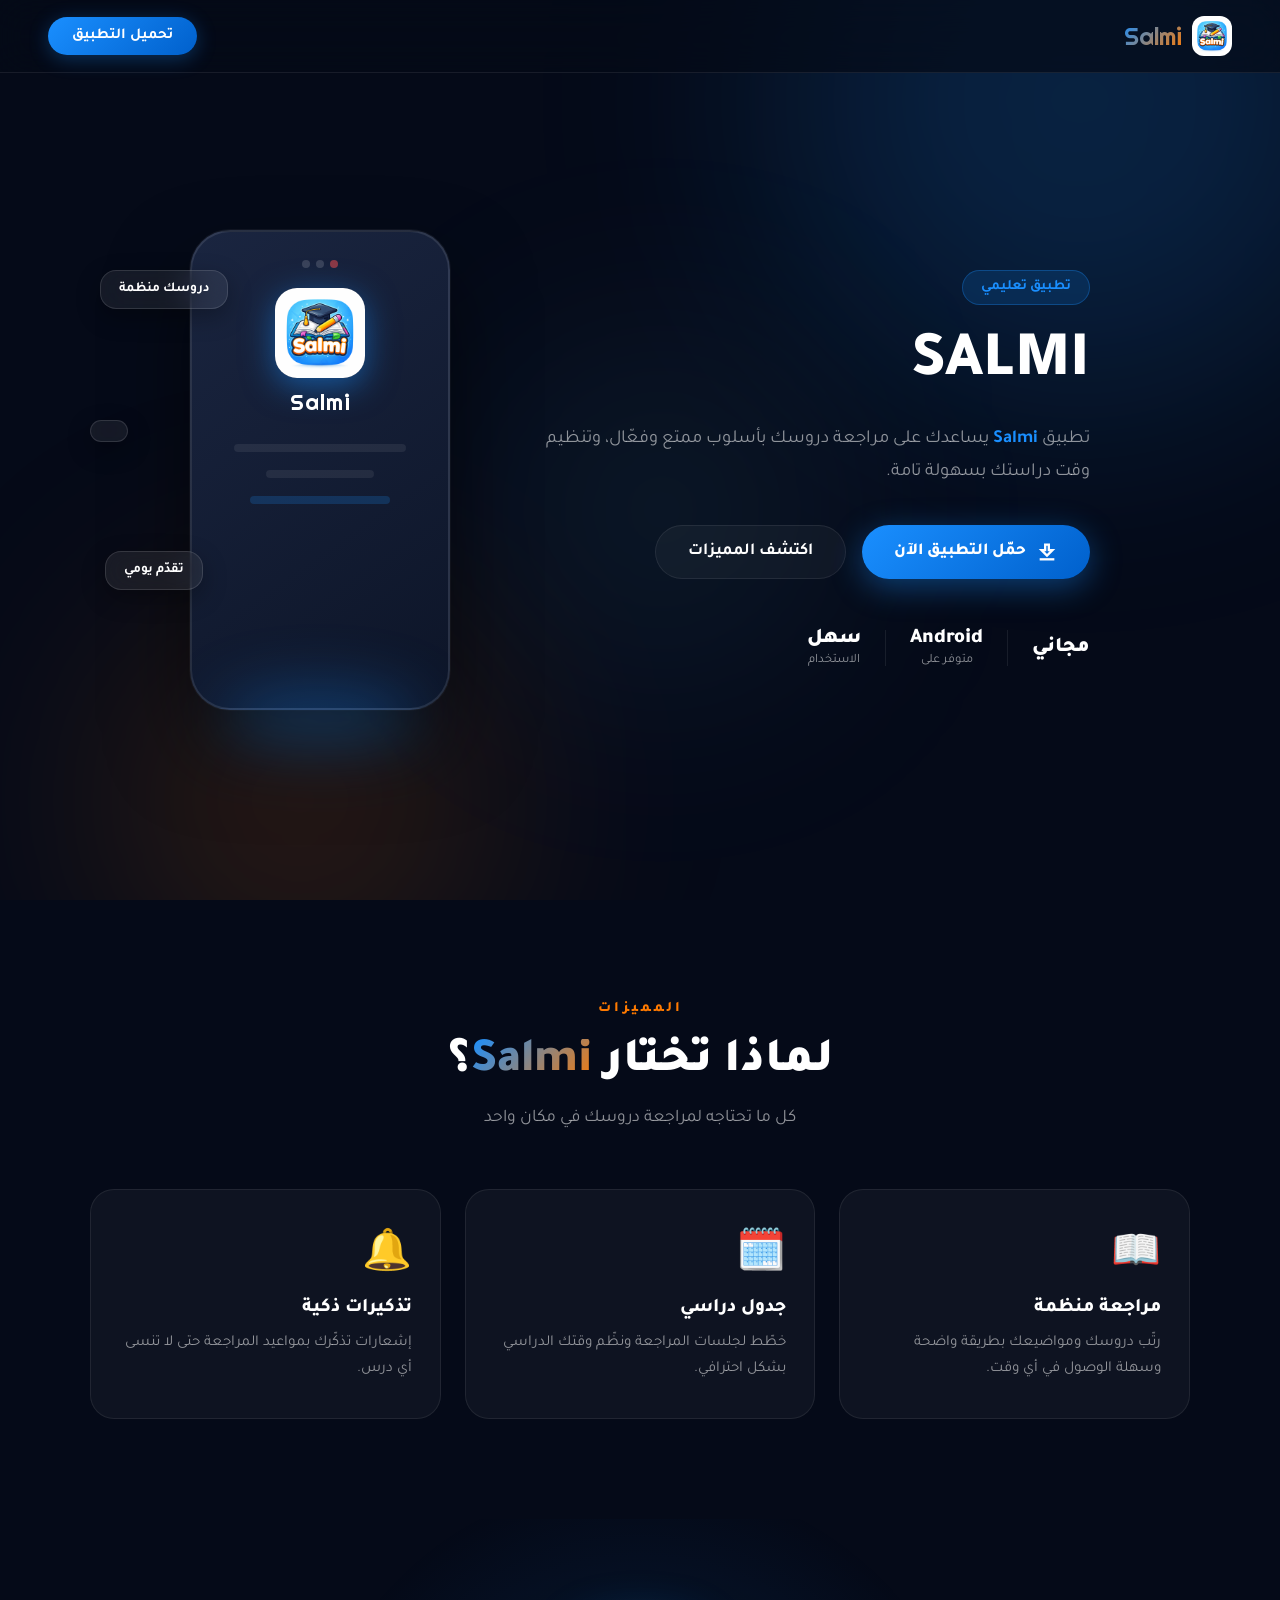
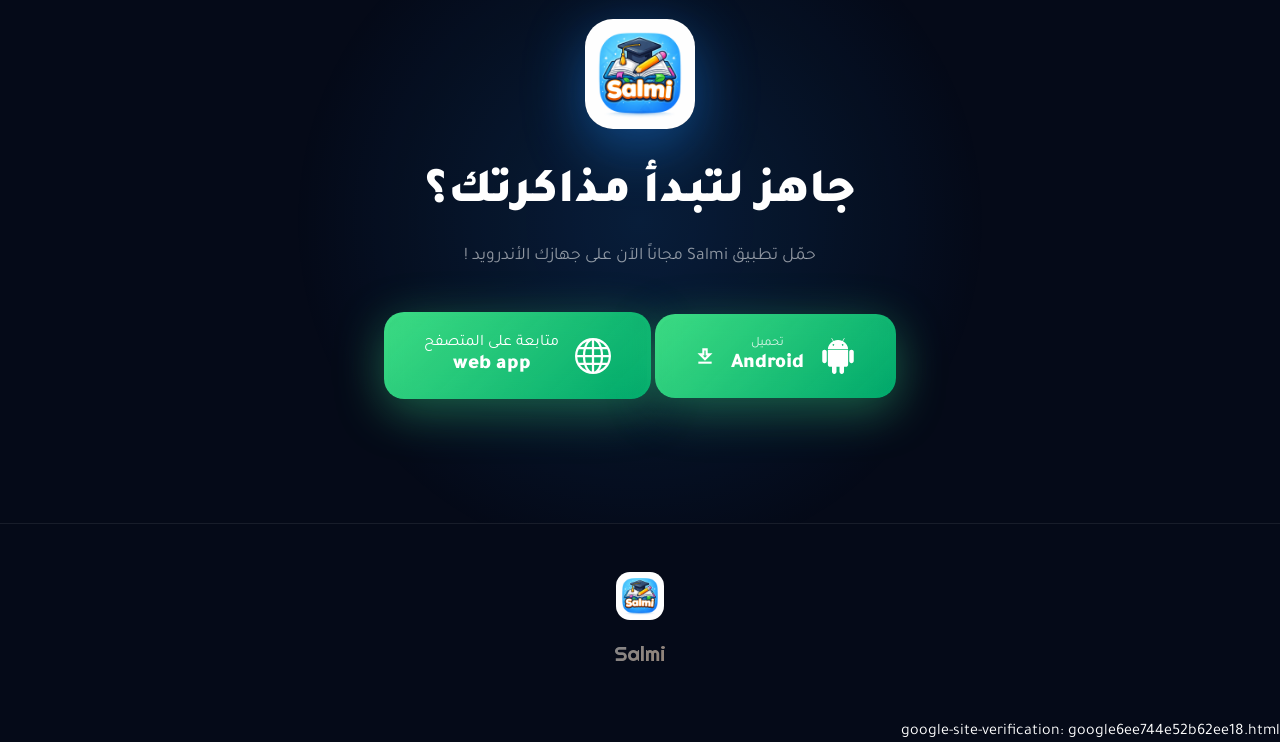
==== index.html @ 350f37f3 "Add files via upload" ====
<!DOCTYPE html>
<html lang="ar" dir="rtl">
<head>
  <meta charset="UTF-8" />
  <meta name="viewport" content="width=device-width, initial-scale=1.0" />
  <title>Salmi - تطبيق مراجعة الدروس</title>
  <link href="https://fonts.googleapis.com/css2?family=Tajawal:wght@400;500;700;800;900&family=Righteous&display=swap" rel="stylesheet" />
  <link rel="stylesheet" href="style.css" />
</head>
<body>

  <!-- Particles Background -->
  <div class="particles" id="particles"></div>

  <!-- Navbar -->
  <nav class="navbar">
    <div class="nav-logo">
      <img src="icon.png" alt="Salmi Logo" class="nav-icon" />
      <span class="nav-title">Salmi</span>
    </div>
    <a href="#download" class="nav-btn">تحميل التطبيق</a>
  </nav>

  <!-- Hero Section -->
  <section class="hero">
    <div class="hero-glow glow-1"></div>
    <div class="hero-glow glow-2"></div>
    <div class="hero-glow glow-3"></div>

    <div class="hero-content">
      <div class="badge">تطبيق تعليمي </div>
      <h1 class="hero-title">SALMI<br/>
        <span class="gradient-text"> </span>
      </h1>
      <p class="hero-desc">
        تطبيق <strong>Salmi</strong> يساعدك على مراجعة دروسك بأسلوب ممتع وفعّال،
        وتنظيم وقت دراستك بسهولة تامة.
      </p>
      <div class="hero-btns">
        <a href="salmi.apk" class="btn-primary">
          <svg width="22" height="22" viewBox="0 0 24 24" fill="none" stroke="currentColor" stroke-width="2.5"><path d="M12 16l-6-6h4V4h4v6h4l-6 6z"/><path d="M4 20h16"/></svg>
          حمّل التطبيق الآن
        </a>
        <a href="#features" class="btn-secondary">اكتشف المميزات</a>
      </div>
      <div class="hero-stats">
        <div class="stat">
          <span class="stat-num">مجاني</span>
          <span class="stat-label"></span>
        </div>
        <div class="stat-divider"></div>
        <div class="stat">
          <span class="stat-num">Android</span>
          <span class="stat-label">متوفر على</span>
        </div>
        <div class="stat-divider"></div>
        <div class="stat">
          <span class="stat-num">سهل</span>
          <span class="stat-label">الاستخدام</span>
        </div>
      </div>
    </div>

    <div class="hero-visual">
      <div class="phone-mockup">
        <div class="phone-screen">
          <div class="screen-header">
            <div class="screen-dot"></div>
            <div class="screen-dot"></div>
            <div class="screen-dot"></div>
          </div>
          <img src="icon.png" alt="Salmi App" class="screen-icon" />
          <p class="screen-name">Salmi</p>
          <p class="screen-sub"> </p>
          <div class="screen-bar"></div>
          <div class="screen-bar short"></div>
          <div class="screen-bar medium"></div>
        </div>
        <div class="phone-glow"></div>
      </div>
      <div class="floating-card card-1"> دروسك منظمة</div>
      <div class="floating-card card-2">  </div>
      <div class="floating-card card-3"> تقدّم يومي</div>
    </div>
  </section>

  <!-- Features Section -->
  <section class="features" id="features">
    <div class="section-label">المميزات</div>
    <h2 class="section-title">لماذا تختار <span class="gradient-text">Salmi</span>؟</h2>
    <p class="section-desc">كل ما تحتاجه لمراجعة دروسك في مكان واحد</p>

    <div class="features-grid">
      <div class="feature-card">
        <div class="feature-icon">📖</div>
        <h3>مراجعة منظمة</h3>
        <p>رتّب دروسك ومواضيعك بطريقة واضحة وسهلة الوصول في أي وقت.</p>
      </div>
     
      
      <div class="feature-card">
        <div class="feature-icon">🗓️</div>
        <h3>جدول دراسي</h3>
        <p>خطّط لجلسات المراجعة ونظّم وقتك الدراسي بشكل احترافي.</p>
      </div>
      
      <div class="feature-card">
        <div class="feature-icon">🔔</div>
        <h3>تذكيرات ذكية</h3>
        <p>إشعارات تذكّرك بمواعيد المراجعة حتى لا تنسى أي درس.</p>
      </div>
      
    </div>
  </section>

  <!-- Download Section -->
  <section class="download" id="download">
    <div class="download-glow"></div>
    <div class="download-content">
      <img src="icon.png" alt="Salmi" class="download-icon" />
      <h2>جاهز لتبدأ مذاكرتك؟</h2>
      <p>حمّل تطبيق Salmi مجاناً الآن على جهازك الأندرويد    !</p>

      <a href="salmi.apk" class="download-btn" id="downloadBtn">
        <div class="download-btn-inner">
          
       <svg xmlns="http://www.w3.org/2000/svg" width="16" height="16" fill="currentColor" class="android-icon" viewBox="0 0 16 16">
         <path d="m10.213 1.471.691-1.26q.069-.124-.048-.192-.128-.057-.195.058l-.7 1.27A4.8 4.8 0 0 0 8.005.941q-1.032 0-1.956.404l-.7-1.27Q5.281-.037 5.154.02q-.117.069-.049.193l.691 1.259a4.25 4.25 0 0 0-1.673 1.476A3.7 3.7 0 0 0 3.5 5.02h9q0-1.125-.623-2.072a4.27 4.27 0 0 0-1.664-1.476ZM6.22 3.303a.37.37 0 0 1-.267.11.35.35 0 0 1-.263-.11.37.37 0 0 1-.107-.264.37.37 0 0 1 .107-.265.35.35 0 0 1 .263-.11q.155 0 .267.11a.36.36 0 0 1 .112.265.36.36 0 0 1-.112.264m4.101 0a.35.35 0 0 1-.262.11.37.37 0 0 1-.268-.11.36.36 0 0 1-.112-.264q0-.154.112-.265a.37.37 0 0 1 .268-.11q.155 0 .262.11a.37.37 0 0 1 .107.265q0 .153-.107.264M3.5 11.77q0 .441.311.75.311.306.76.307h.758l.01 2.182q0 .414.292.703a.96.96 0 0 0 .7.288.97.97 0 0 0 .71-.288.95.95 0 0 0 .292-.703v-2.182h1.343v2.182q0 .414.292.703a.97.97 0 0 0 .71.288.97.97 0 0 0 .71-.288.95.95 0 0 0 .292-.703v-2.182h.76q.436 0 .749-.308.31-.307.311-.75V5.365h-9zm10.495-6.587a.98.98 0 0 0-.702.278.9.9 0 0 0-.293.685v4.063q0 .406.293.69a.97.97 0 0 0 .702.284q.42 0 .712-.284a.92.92 0 0 0 .293-.69V6.146a.9.9 0 0 0-.293-.685 1 1 0 0 0-.712-.278m-12.702.283a1 1 0 0 1 .712-.283q.41 0 .702.283a.9.9 0 0 1 .293.68v4.063a.93.93 0 0 1-.288.69.97.97 0 0 1-.707.284 1 1 0 0 1-.712-.284.92.92 0 0 1-.293-.69V6.146q0-.396.293-.68"/>
        </svg>          
          <div>
            <span class="btn-small">تحميل </span>
            <span class="btn-large">Android </span>
          </div>
          <svg width="20" height="20" viewBox="0 0 24 24" fill="none" stroke="currentColor" stroke-width="2.5"><path d="M12 16l-6-6h4V4h4v6h4l-6 6z"/><path d="M4 20h16"/></svg>
        </div>
      </a>
       <a href="inde.html" class="download-btn" id="downloadBtn">
        <div class="download-btn-inner">
          
              <svg xmlns="http://www.w3.org/2000/svg" width="16" height="16" fill="currentColor" class="android-icon" viewBox="0 0 16 16">
  <path d="M0 8a8 8 0 1 1 16 0A8 8 0 0 1 0 8m7.5-6.923c-.67.204-1.335.82-1.887 1.855A8 8 0 0 0 5.145 4H7.5zM4.09 4a9.3 9.3 0 0 1 .64-1.539 7 7 0 0 1 .597-.933A7.03 7.03 0 0 0 2.255 4zm-.582 3.5c.03-.877.138-1.718.312-2.5H1.674a7 7 0 0 0-.656 2.5zM4.847 5a12.5 12.5 0 0 0-.338 2.5H7.5V5zM8.5 5v2.5h2.99a12.5 12.5 0 0 0-.337-2.5zM4.51 8.5a12.5 12.5 0 0 0 .337 2.5H7.5V8.5zm3.99 0V11h2.653c.187-.765.306-1.608.338-2.5zM5.145 12q.208.58.468 1.068c.552 1.035 1.218 1.65 1.887 1.855V12zm.182 2.472a7 7 0 0 1-.597-.933A9.3 9.3 0 0 1 4.09 12H2.255a7 7 0 0 0 3.072 2.472M3.82 11a13.7 13.7 0 0 1-.312-2.5h-2.49c.062.89.291 1.733.656 2.5zm6.853 3.472A7 7 0 0 0 13.745 12H11.91a9.3 9.3 0 0 1-.64 1.539 7 7 0 0 1-.597.933M8.5 12v2.923c.67-.204 1.335-.82 1.887-1.855q.26-.487.468-1.068zm3.68-1h2.146c.365-.767.594-1.61.656-2.5h-2.49a13.7 13.7 0 0 1-.312 2.5m2.802-3.5a7 7 0 0 0-.656-2.5H12.18c.174.782.282 1.623.312 2.5zM11.27 2.461c.247.464.462.98.64 1.539h1.835a7 7 0 0 0-3.072-2.472c.218.284.418.598.597.933M10.855 4a8 8 0 0 0-.468-1.068C9.835 1.897 9.17 1.282 8.5 1.077V4z"/>
</svg>
          
          <div>
            <span class="btn-smal">متابعة على المتصفح </span>
            <span class="btn-large">web app </span>
          </div>
          
        </div>
      </a>

      
    </div>
  </section>

  <!-- Footer -->
  <footer class="footer">
    <img src="icon.png" alt="Salmi" class="footer-icon" />
    <p class="footer-name">Salmi</p>
    
  </footer>

  <script src="script.js"></script>
</body>
</html>
google-site-verification: google6ee744e52b62ee18.html
---- style.css ----
/* ===== RESET & BASE ===== */
*, *::before, *::after { margin: 0; padding: 0; box-sizing: border-box; }

:root {
  --blue: #1a8fff;
  --blue-dark: #0060cc;
  --orange: #ff7a00;
  --orange-light: #ffaa44;
  --bg: #050a18;
  --bg2: #080f22;
  --card: rgba(255,255,255,0.04);
  --card-border: rgba(255,255,255,0.08);
  --text: #ffffff;
  --text-muted: rgba(255,255,255,0.55);
}

html { scroll-behavior: smooth; }

body {
  font-family: 'Tajawal', sans-serif;
  background: var(--bg);
  color: var(--text);
  overflow-x: hidden;
  direction: rtl;
}

/* ===== PARTICLES ===== */
.particles {
  position: fixed;
  inset: 0;
  pointer-events: none;
  z-index: 0;
  overflow: hidden;
}
.particle {
  position: absolute;
  border-radius: 50%;
  opacity: 0.15;
  animation: float-up linear infinite;
}
@keyframes float-up {
  0%   { transform: translateY(100vh) scale(0); opacity: 0; }
  10%  { opacity: 0.15; }
  90%  { opacity: 0.1; }
  100% { transform: translateY(-20vh) scale(1); opacity: 0; }
}

/* ===== NAVBAR ===== */
.navbar {
  position: fixed;
  top: 0; left: 0; right: 0;
  z-index: 100;
  display: flex;
  align-items: center;
  justify-content: space-between;
  padding: 16px 48px;
  background: rgba(5,10,24,0.7);
  backdrop-filter: blur(20px);
  border-bottom: 1px solid var(--card-border);
}
.nav-logo { display: flex; align-items: center; gap: 10px; }
.nav-icon { width: 40px; height: 40px; border-radius: 12px; }
.nav-title {
  font-family: 'Righteous', cursive;
  font-size: 1.5rem;
  background: linear-gradient(135deg, var(--blue), var(--orange));
  -webkit-background-clip: text;
  -webkit-text-fill-color: transparent;
}
.nav-btn {
  text-decoration: none;
  background: linear-gradient(135deg, var(--blue), var(--blue-dark));
  color: #fff;
  padding: 10px 24px;
  border-radius: 50px;
  font-size: 0.95rem;
  font-weight: 700;
  transition: transform 0.2s, box-shadow 0.2s;
  box-shadow: 0 4px 20px rgba(26,143,255,0.3);
}
.nav-btn:hover { transform: translateY(-2px); box-shadow: 0 8px 30px rgba(26,143,255,0.5); }

/* ===== HERO ===== */
.hero {
  position: relative;
  min-height: 100vh;
  display: flex;
  align-items: center;
  justify-content: center;
  gap: 60px;
  padding: 120px 48px 80px;
  overflow: hidden;
  z-index: 1;
}
.hero-glow {
  position: absolute;
  border-radius: 50%;
  filter: blur(120px);
  pointer-events: none;
}
.glow-1 { width: 600px; height: 600px; background: rgba(26,143,255,0.18); top: -200px; right: -100px; }
.glow-2 { width: 400px; height: 400px; background: rgba(255,122,0,0.15); bottom: -100px; left: 100px; }
.glow-3 { width: 300px; height: 300px; background: rgba(100,200,255,0.1); top: 40%; left: 40%; }

.hero-content { flex: 1; max-width: 580px; z-index: 2; }

.badge {
  display: inline-flex;
  align-items: center;
  gap: 6px;
  background: rgba(26,143,255,0.15);
  border: 1px solid rgba(26,143,255,0.3);
  color: var(--blue);
  padding: 8px 18px;
  border-radius: 50px;
  font-size: 0.9rem;
  font-weight: 700;
  margin-bottom: 24px;
  animation: fadeInDown 0.6s ease forwards;
}

.hero-title {
  font-size: clamp(2.5rem, 5vw, 4rem);
  font-weight: 900;
  line-height: 1.15;
  margin-bottom: 20px;
  animation: fadeInDown 0.7s ease forwards;
}
.gradient-text {
  background: linear-gradient(135deg, var(--blue) 0%, var(--orange) 100%);
  -webkit-background-clip: text;
  -webkit-text-fill-color: transparent;
  background-clip: text;
}
.hero-desc {
  font-size: 1.15rem;
  color: var(--text-muted);
  line-height: 1.8;
  margin-bottom: 36px;
  animation: fadeInDown 0.8s ease forwards;
}
.hero-desc strong { color: var(--blue); -webkit-text-fill-color: var(--blue); }

.hero-btns { display: flex; gap: 16px; flex-wrap: wrap; margin-bottom: 48px; animation: fadeInDown 0.9s ease forwards; }

.btn-primary {
  display: inline-flex;
  align-items: center;
  gap: 10px;
  background: linear-gradient(135deg, var(--blue), var(--blue-dark));
  color: #fff;
  text-decoration: none;
  padding: 16px 32px;
  border-radius: 50px;
  font-size: 1.05rem;
  font-weight: 800;
  transition: all 0.3s;
  box-shadow: 0 8px 32px rgba(26,143,255,0.4);
}
.btn-primary:hover { transform: translateY(-3px); box-shadow: 0 16px 48px rgba(26,143,255,0.6); }

.btn-secondary {
  display: inline-flex;
  align-items: center;
  text-decoration: none;
  color: var(--text);
  padding: 16px 32px;
  border-radius: 50px;
  font-size: 1.05rem;
  font-weight: 700;
  border: 1.5px solid var(--card-border);
  background: var(--card);
  backdrop-filter: blur(10px);
  transition: all 0.3s;
}
.btn-secondary:hover { border-color: rgba(26,143,255,0.4); background: rgba(26,143,255,0.08); }

.hero-stats {
  display: flex;
  align-items: center;
  gap: 24px;
  animation: fadeInDown 1s ease forwards;
}
.stat { text-align: center; }
.stat-num { display: block; font-size: 1.3rem; font-weight: 900; color: #fff; }
.stat-label { font-size: 0.8rem; color: var(--text-muted); }
.stat-divider { width: 1px; height: 36px; background: var(--card-border); }

/* ===== PHONE MOCKUP ===== */
.hero-visual {
  position: relative;
  flex-shrink: 0;
  z-index: 2;
  animation: fadeInUp 1s ease forwards;
}
.phone-mockup {
  position: relative;
  width: 260px;
  height: 480px;
  background: linear-gradient(145deg, #1a2540, #0d1528);
  border-radius: 40px;
  border: 2px solid rgba(255,255,255,0.1);
  padding: 28px 20px;
  display: flex;
  flex-direction: column;
  align-items: center;
  gap: 14px;
  box-shadow: 0 40px 80px rgba(0,0,0,0.5), 0 0 0 1px rgba(255,255,255,0.05);
}
.phone-screen { width: 100%; display: flex; flex-direction: column; align-items: center; gap: 10px; }
.screen-header { display: flex; gap: 6px; margin-bottom: 10px; }
.screen-dot { width: 8px; height: 8px; border-radius: 50%; background: rgba(255,255,255,0.15); }
.screen-dot:first-child { background: rgba(255,80,80,0.5); }
.screen-icon { width: 90px; height: 90px; border-radius: 22px; box-shadow: 0 8px 32px rgba(26,143,255,0.5); }
.screen-name { font-family: 'Righteous', cursive; font-size: 1.4rem; letter-spacing: 1px; }
.screen-sub { font-size: 0.8rem; color: var(--text-muted); }
.screen-bar { height: 8px; width: 80%; background: rgba(255,255,255,0.07); border-radius: 4px; margin-top: 8px; }
.screen-bar.short { width: 50%; }
.screen-bar.medium { width: 65%; background: rgba(26,143,255,0.2); }
.phone-glow {
  position: absolute;
  bottom: -40px; left: 50%;
  transform: translateX(-50%);
  width: 200px; height: 60px;
  background: rgba(26,143,255,0.3);
  filter: blur(30px);
  border-radius: 50%;
}

.floating-card {
  position: absolute;
  background: rgba(255,255,255,0.07);
  backdrop-filter: blur(16px);
  border: 1px solid rgba(255,255,255,0.12);
  border-radius: 16px;
  padding: 10px 18px;
  font-size: 0.85rem;
  font-weight: 700;
  white-space: nowrap;
  box-shadow: 0 8px 24px rgba(0,0,0,0.3);
}
.card-1 { top: 40px; left: -90px; animation: float 3s ease-in-out infinite; }
.card-2 { top: 190px; left: -100px; animation: float 3.5s ease-in-out infinite 0.5s; }
.card-3 { bottom: 120px; left: -85px; animation: float 4s ease-in-out infinite 1s; }

@keyframes float {
  0%, 100% { transform: translateY(0); }
  50% { transform: translateY(-8px); }
}

/* ===== FEATURES ===== */
.features {
  position: relative;
  z-index: 1;
  padding: 100px 48px;
  text-align: center;
}
.section-label {
  display: inline-block;
  color: var(--orange);
  font-size: 0.9rem;
  font-weight: 800;
  letter-spacing: 3px;
  text-transform: uppercase;
  margin-bottom: 16px;
}
.section-title {
  font-size: clamp(2rem, 4vw, 3rem);
  font-weight: 900;
  margin-bottom: 16px;
}
.section-desc { color: var(--text-muted); font-size: 1.1rem; margin-bottom: 60px; }

.features-grid {
  display: grid;
  grid-template-columns: repeat(auto-fit, minmax(280px, 1fr));
  gap: 24px;
  max-width: 1100px;
  margin: 0 auto;
}
.feature-card {
  position: relative;
  background: var(--card);
  border: 1px solid var(--card-border);
  border-radius: 24px;
  padding: 36px 28px;
  text-align: right;
  transition: all 0.3s;
  overflow: hidden;
}
.feature-card::before {
  content: '';
  position: absolute;
  inset: 0;
  background: linear-gradient(135deg, rgba(26,143,255,0.05), transparent);
  opacity: 0;
  transition: opacity 0.3s;
}
.feature-card:hover { transform: translateY(-6px); border-color: rgba(26,143,255,0.3); }
.feature-card:hover::before { opacity: 1; }

.feature-card.featured {
  background: linear-gradient(135deg, rgba(26,143,255,0.12), rgba(255,122,0,0.08));
  border-color: rgba(26,143,255,0.35);
}
.feature-badge {
  position: absolute;
  top: 20px;
  left: 20px;
  background: linear-gradient(135deg, var(--blue), var(--orange));
  color: #fff;
  font-size: 0.72rem;
  font-weight: 800;
  padding: 4px 12px;
  border-radius: 50px;
}
.feature-icon { font-size: 2.5rem; margin-bottom: 16px; }
.feature-card h3 { font-size: 1.2rem; font-weight: 800; margin-bottom: 10px; }
.feature-card p { color: var(--text-muted); line-height: 1.7; font-size: 0.95rem; }

/* ===== DOWNLOAD ===== */
.download {
  position: relative;
  z-index: 1;
  padding: 100px 48px;
  text-align: center;
  overflow: hidden;
}
.download-glow {
  position: absolute;
  width: 700px; height: 700px;
  background: radial-gradient(circle, rgba(26,143,255,0.15) 0%, transparent 70%);
  top: 50%; left: 50%;
  transform: translate(-50%, -50%);
  pointer-events: none;
}
.download-content { position: relative; z-index: 2; }
.download-icon {
  width: 110px; height: 110px;
  border-radius: 28px;
  margin-bottom: 28px;
  box-shadow: 0 16px 60px rgba(26,143,255,0.45);
  animation: pulse-icon 2.5s ease-in-out infinite;
}
@keyframes pulse-icon {
  0%, 100% { box-shadow: 0 16px 60px rgba(26,143,255,0.45); }
  50% { box-shadow: 0 24px 80px rgba(26,143,255,0.7); transform: scale(1.03); }
}
.download h2 { font-size: clamp(2rem, 4vw, 3rem); font-weight: 900; margin-bottom: 18px; }
.download p { color: var(--text-muted); font-size: 1.1rem; max-width: 520px; margin: 0 auto 40px; line-height: 1.8; }

.download-btn {
  display: inline-block;
  text-decoration: none;
  background: linear-gradient(135deg, #3ddc84, #00a86b);
  color: #fff;
  border-radius: 20px;
  padding: 4px;
  box-shadow: 0 12px 48px rgba(61,220,132,0.4);
  transition: all 0.3s;
  margin-bottom: 24px;
}
.download-btnn {
  display: inline-block;
  text-decoration: none;
  background: linear-gradient(135deg, #3d75dc, #3537a1);
  color: #fff;
  border-radius: 20px;
  padding: 4px;
  box-shadow: 0 12px 48px rgba(61,220,132,0.4);
  transition: all 0.3s;
  margin-bottom: 24px;
}
.download-btnn:hover { transform: translateY(-4px); box-shadow: 0 20px 64px rgba(61,220,132,0.6); }
.download-btnn-inner {
  display: flex;
  align-items: center;
  gap: 16px;
  background: linear-gradient(135deg, rgba(61,220,132,0.15), rgba(0,168,107,0.1));
  border-radius: 16px;
  padding: 18px 36px;
  backdrop-filter: blur(10px);
}
.download-btn:hover { transform: translateY(-4px); box-shadow: 0 20px 64px rgba(61,220,132,0.6); }
.download-btn-inner {
  display: flex;
  align-items: center;
  gap: 16px;
  background: linear-gradient(135deg, rgba(61,220,132,0.15), rgba(0,168,107,0.1));
  border-radius: 16px;
  padding: 18px 36px;
  backdrop-filter: blur(10px);
}
.android-icon { width: 36px; height: 36px; }
.btn-small { display: block; font-size: 0.8rem; opacity: 0.85; }
.btn-large { display: block; font-size: 1.3rem; font-weight: 900; }
.download-note { color: var(--text-muted); font-size: 0.9rem; }

/* ===== FOOTER ===== */
.footer {
  position: relative;
  z-index: 1;
  text-align: center;
  padding: 48px;
  border-top: 1px solid var(--card-border);
}
.footer-icon { width: 48px; height: 48px; border-radius: 14px; margin-bottom: 12px; }
.footer-name {
  font-family: 'Righteous', cursive;
  font-size: 1.3rem;
  background: linear-gradient(135deg, var(--blue), var(--orange));
  -webkit-background-clip: text;
  -webkit-text-fill-color: transparent;
  margin-bottom: 8px;
}
.footer-copy { color: var(--text-muted); font-size: 0.88rem; }

/* ===== ANIMATIONS ===== */
@keyframes fadeInDown {
  from { opacity: 0; transform: translateY(-20px); }
  to { opacity: 1; transform: translateY(0); }
}
@keyframes fadeInUp {
  from { opacity: 0; transform: translateY(40px); }
  to { opacity: 1; transform: translateY(0); }
}

/* Scroll reveal */
.reveal { opacity: 0; transform: translateY(30px); transition: all 0.7s ease; }
.reveal.visible { opacity: 1; transform: translateY(0); }

/* ===== RESPONSIVE ===== */
@media (max-width: 900px) {
  .hero { flex-direction: column; padding: 100px 24px 60px; text-align: center; }
  .hero-btns { justify-content: center; }
  .hero-stats { justify-content: center; }
  .hero-visual { display: none; }
  .navbar { padding: 16px 24px; }
  .features { padding: 60px 24px; }
  .download { padding: 60px 24px; }
  .footer { padding: 36px 24px; }
}
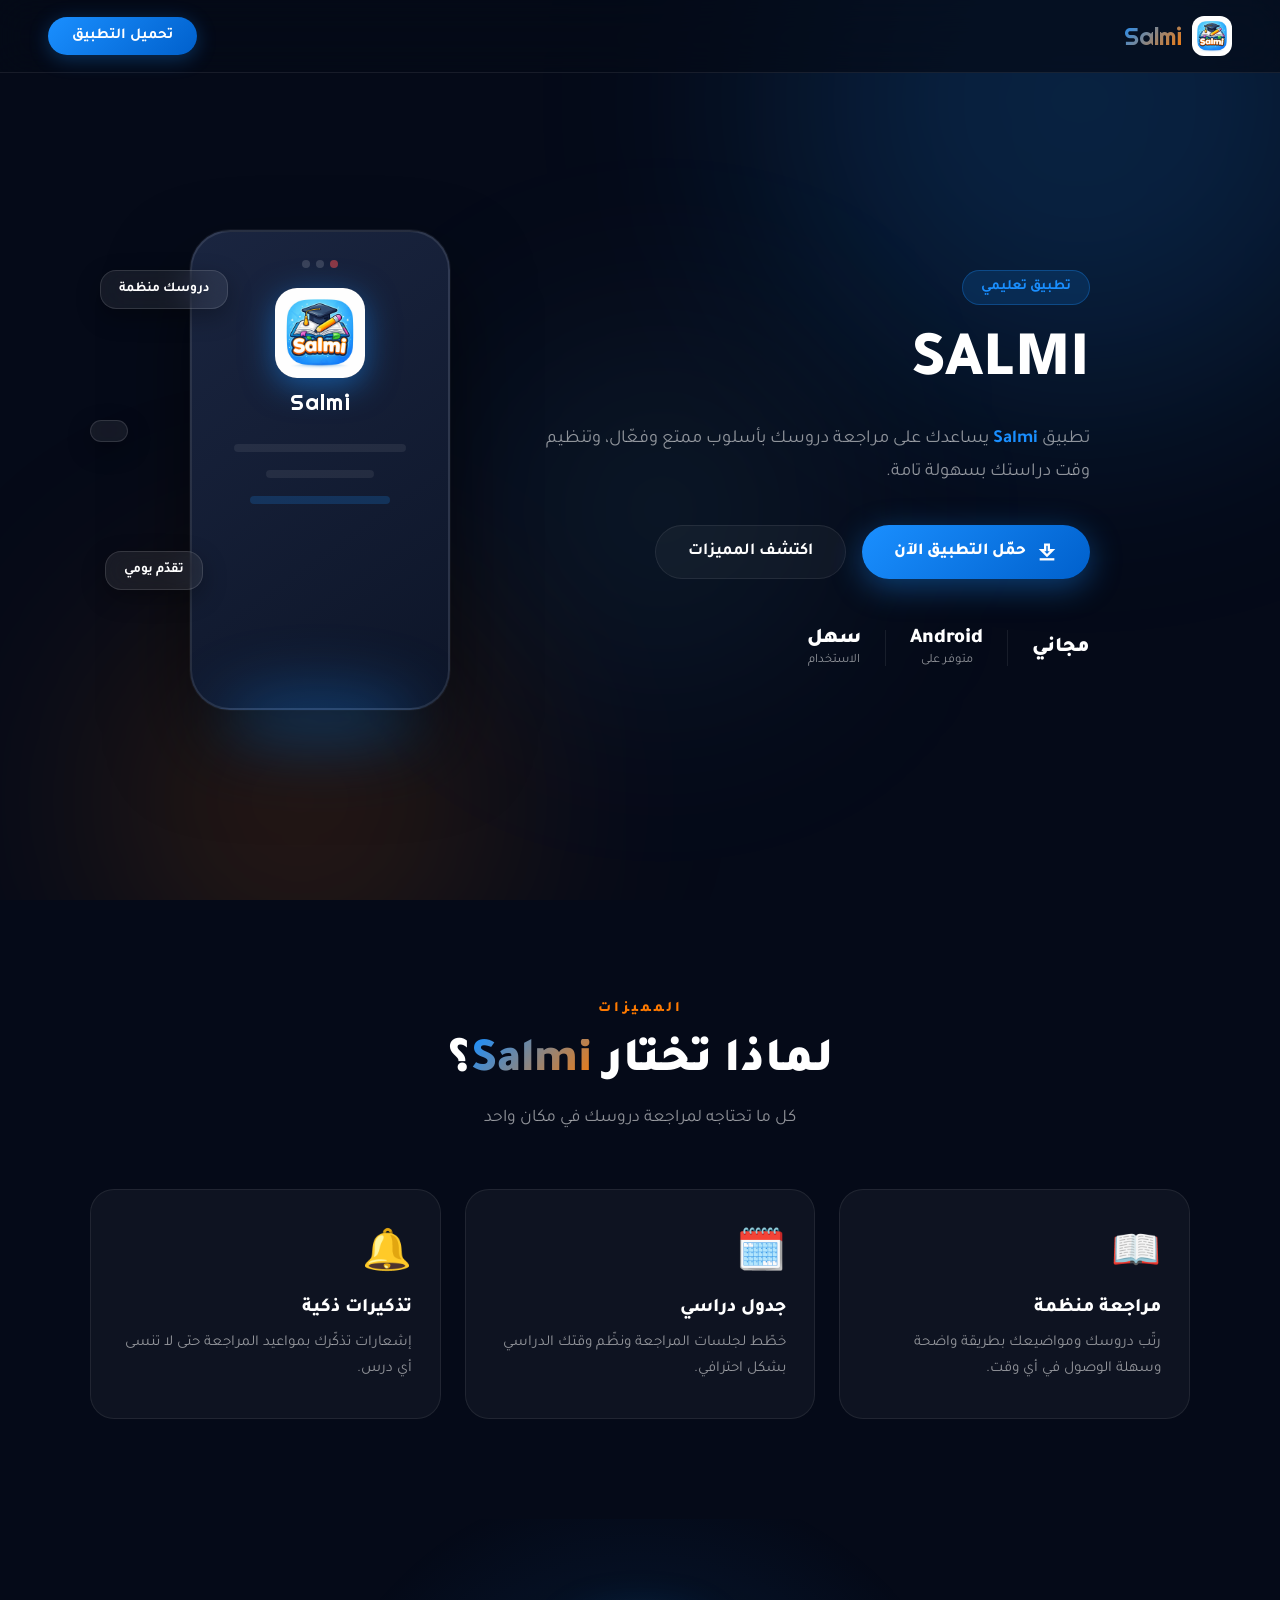
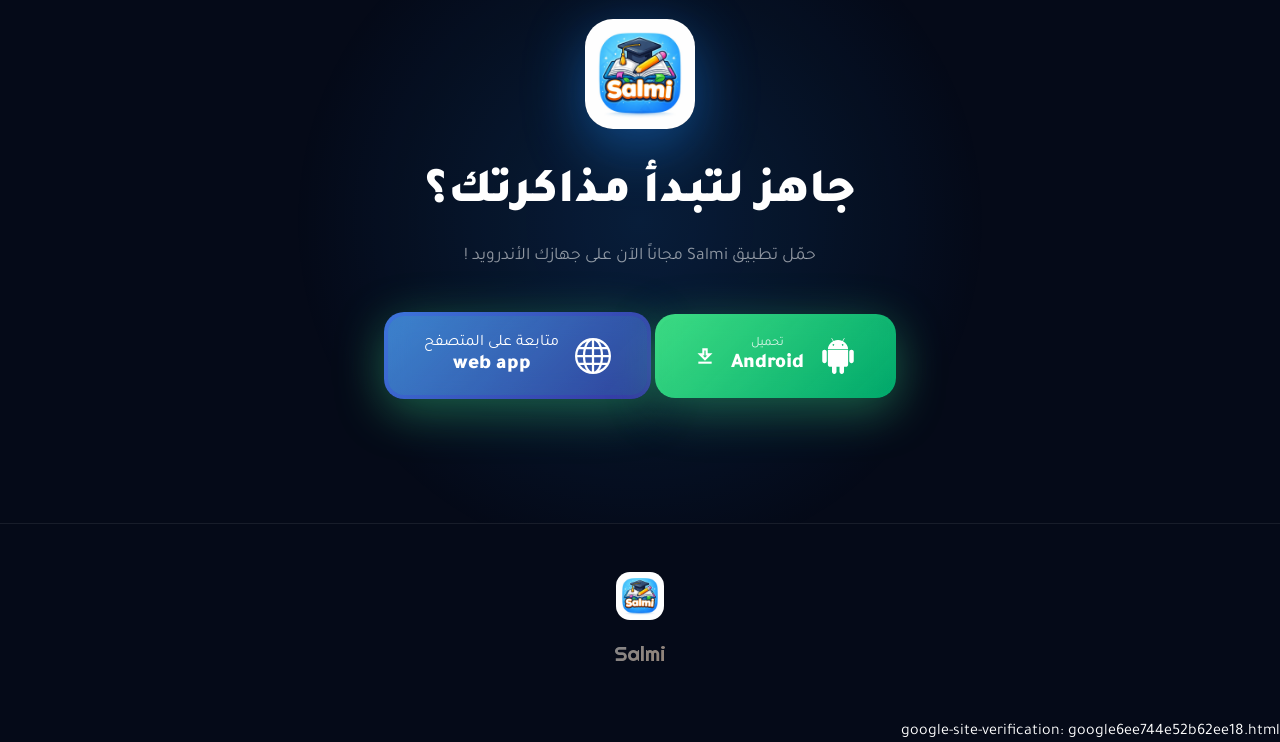
==== commit 377e3785: "Fix class name for download button in index.html" ====
--- a/index.html
+++ b/index.html
@@ -134,7 +134,7 @@
           <svg width="20" height="20" viewBox="0 0 24 24" fill="none" stroke="currentColor" stroke-width="2.5"><path d="M12 16l-6-6h4V4h4v6h4l-6 6z"/><path d="M4 20h16"/></svg>
         </div>
       </a>
-       <a href="inde.html" class="download-btn" id="downloadBtn">
+       <a href="inde.html" class="download-btnn" id="downloadBtn">
         <div class="download-btn-inner">
           
               <svg xmlns="http://www.w3.org/2000/svg" width="16" height="16" fill="currentColor" class="android-icon" viewBox="0 0 16 16">
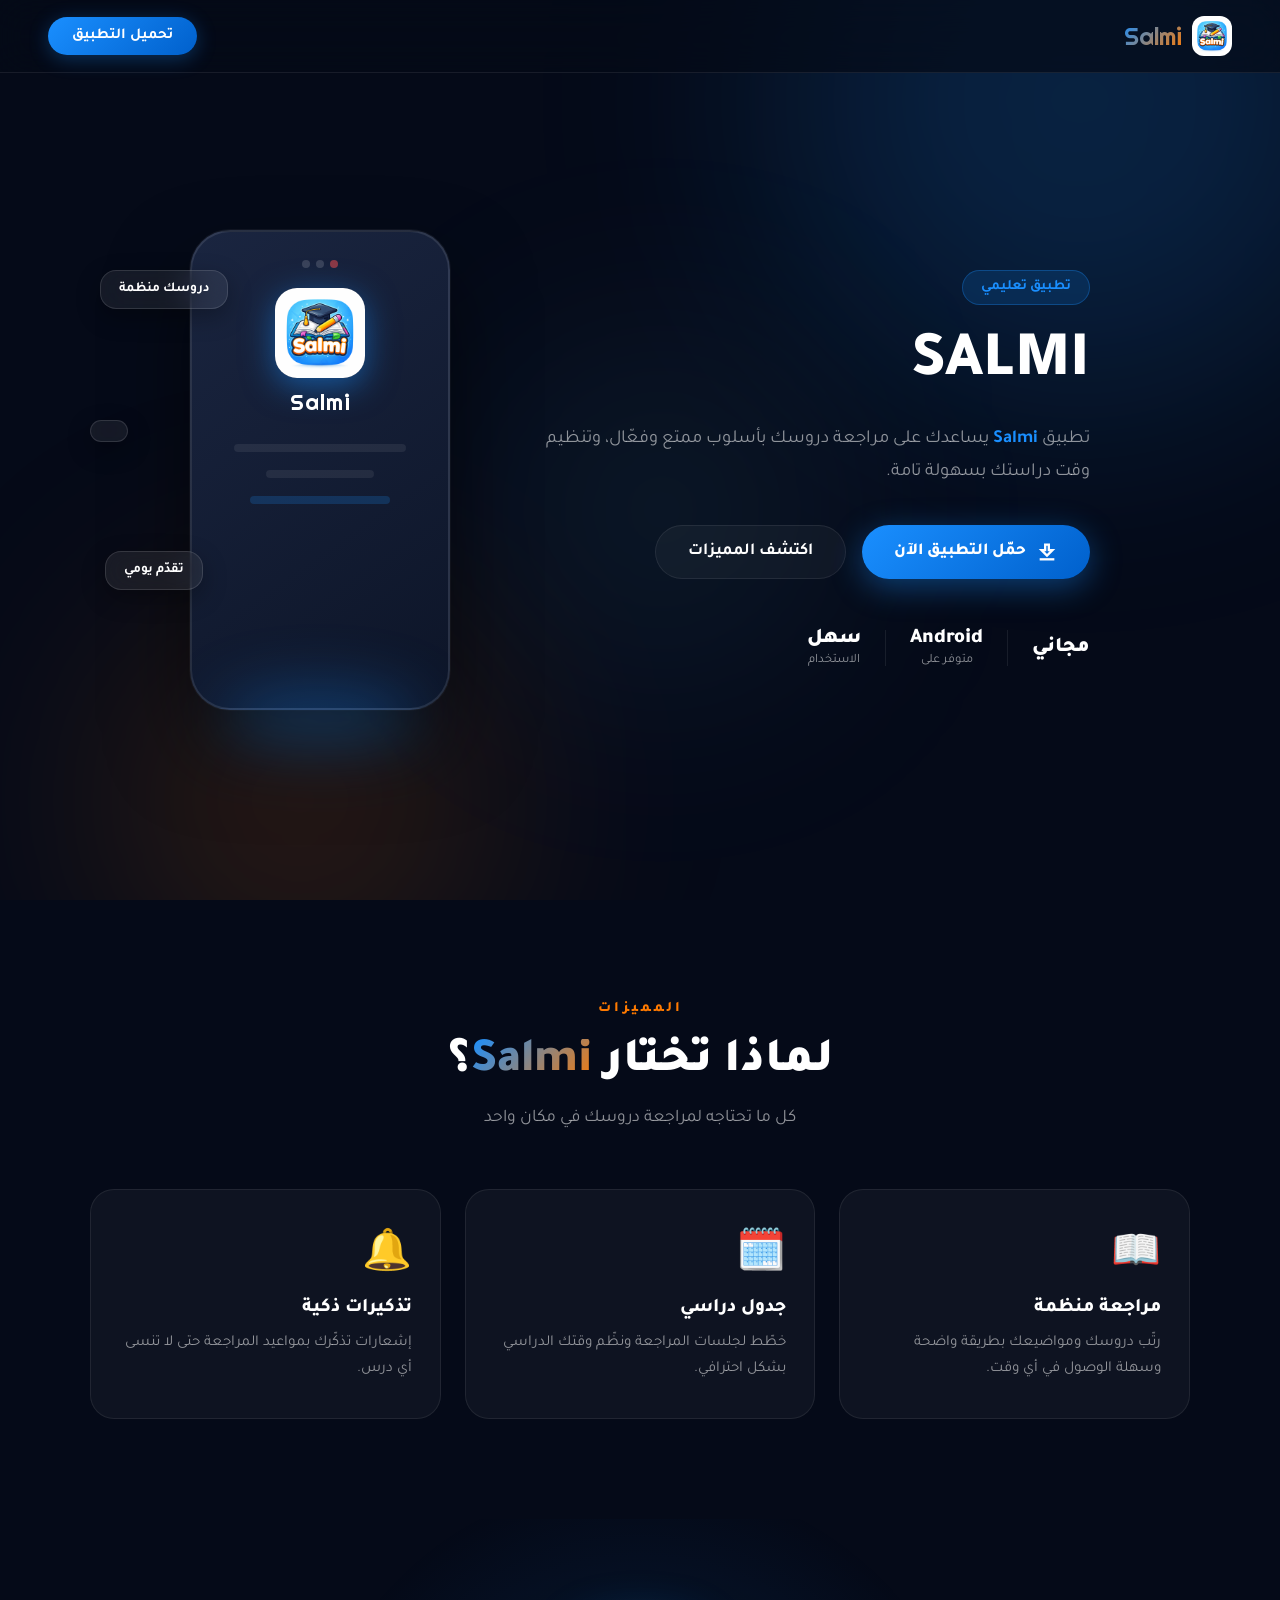
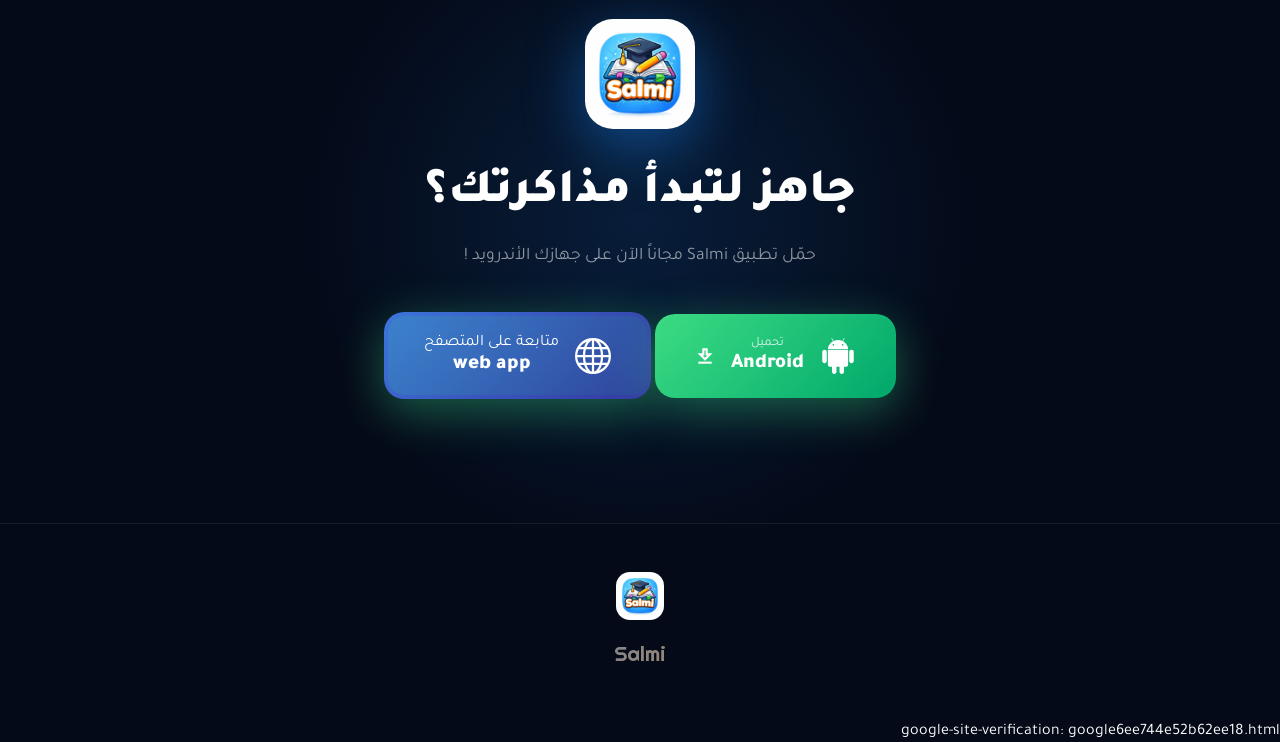
==== commit 28917761: "Add favicon link to index.html" ====
--- a/index.html
+++ b/index.html
@@ -3,7 +3,8 @@
 <head>
   <meta charset="UTF-8" />
   <meta name="viewport" content="width=device-width, initial-scale=1.0" />
-  <title>Salmi - تطبيق مراجعة الدروس</title>
+  <title>Salmi  </title>
+  <link rel="icon" type="image/png" href="icon.png">
   <link href="https://fonts.googleapis.com/css2?family=Tajawal:wght@400;500;700;800;900&family=Righteous&display=swap" rel="stylesheet" />
   <link rel="stylesheet" href="style.css" />
 </head>
@@ -134,7 +135,7 @@
           <svg width="20" height="20" viewBox="0 0 24 24" fill="none" stroke="currentColor" stroke-width="2.5"><path d="M12 16l-6-6h4V4h4v6h4l-6 6z"/><path d="M4 20h16"/></svg>
         </div>
       </a>
-       <a href="inde.html" class="download-btnn" id="downloadBtn">
+     <a href="inde.html" class="download-btnn" id="downloadBtn">
         <div class="download-btn-inner">
           
               <svg xmlns="http://www.w3.org/2000/svg" width="16" height="16" fill="currentColor" class="android-icon" viewBox="0 0 16 16">
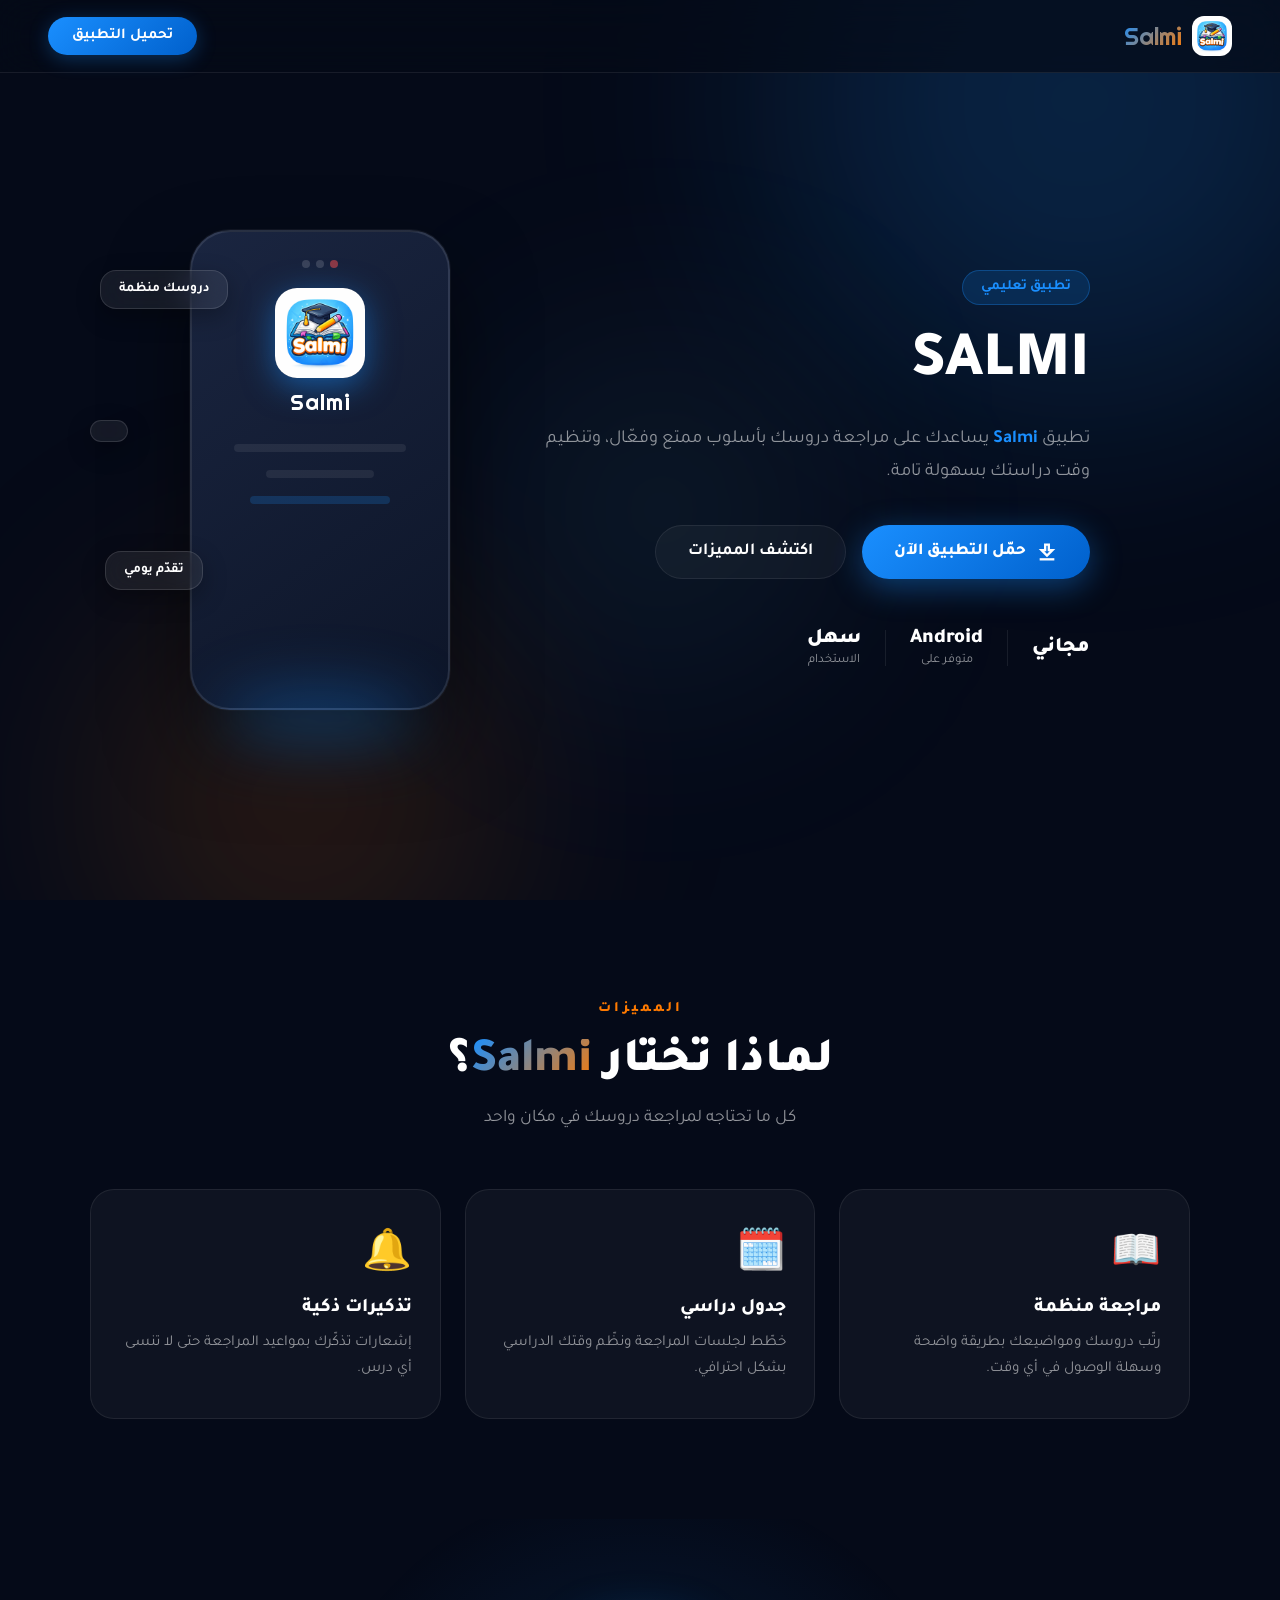
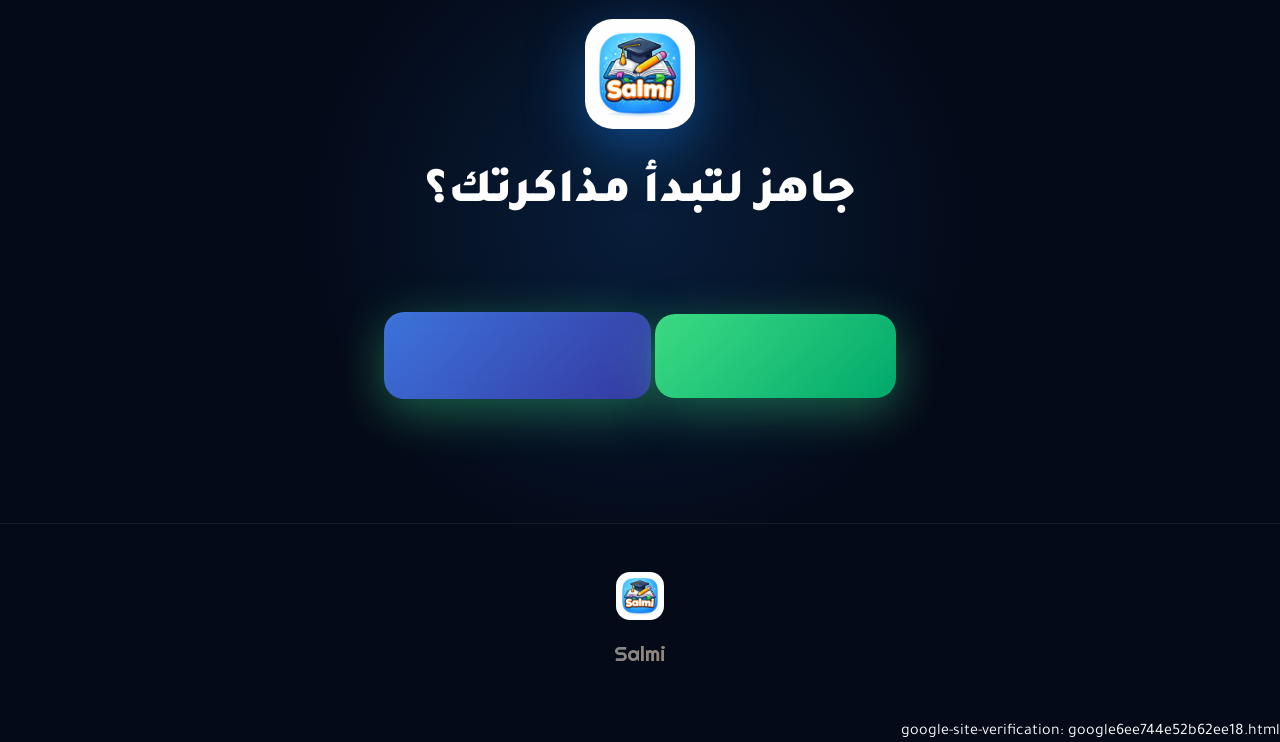
==== commit 1db83f6e: "Change download link to anchor tag with ID" ====
--- a/index.html
+++ b/index.html
@@ -38,7 +38,7 @@
         وتنظيم وقت دراستك بسهولة تامة.
       </p>
       <div class="hero-btns">
-        <a href="salmi.apk" class="btn-primary">
+        <a href="#download" class="btn-primary">
           <svg width="22" height="22" viewBox="0 0 24 24" fill="none" stroke="currentColor" stroke-width="2.5"><path d="M12 16l-6-6h4V4h4v6h4l-6 6z"/><path d="M4 20h16"/></svg>
           حمّل التطبيق الآن
         </a>
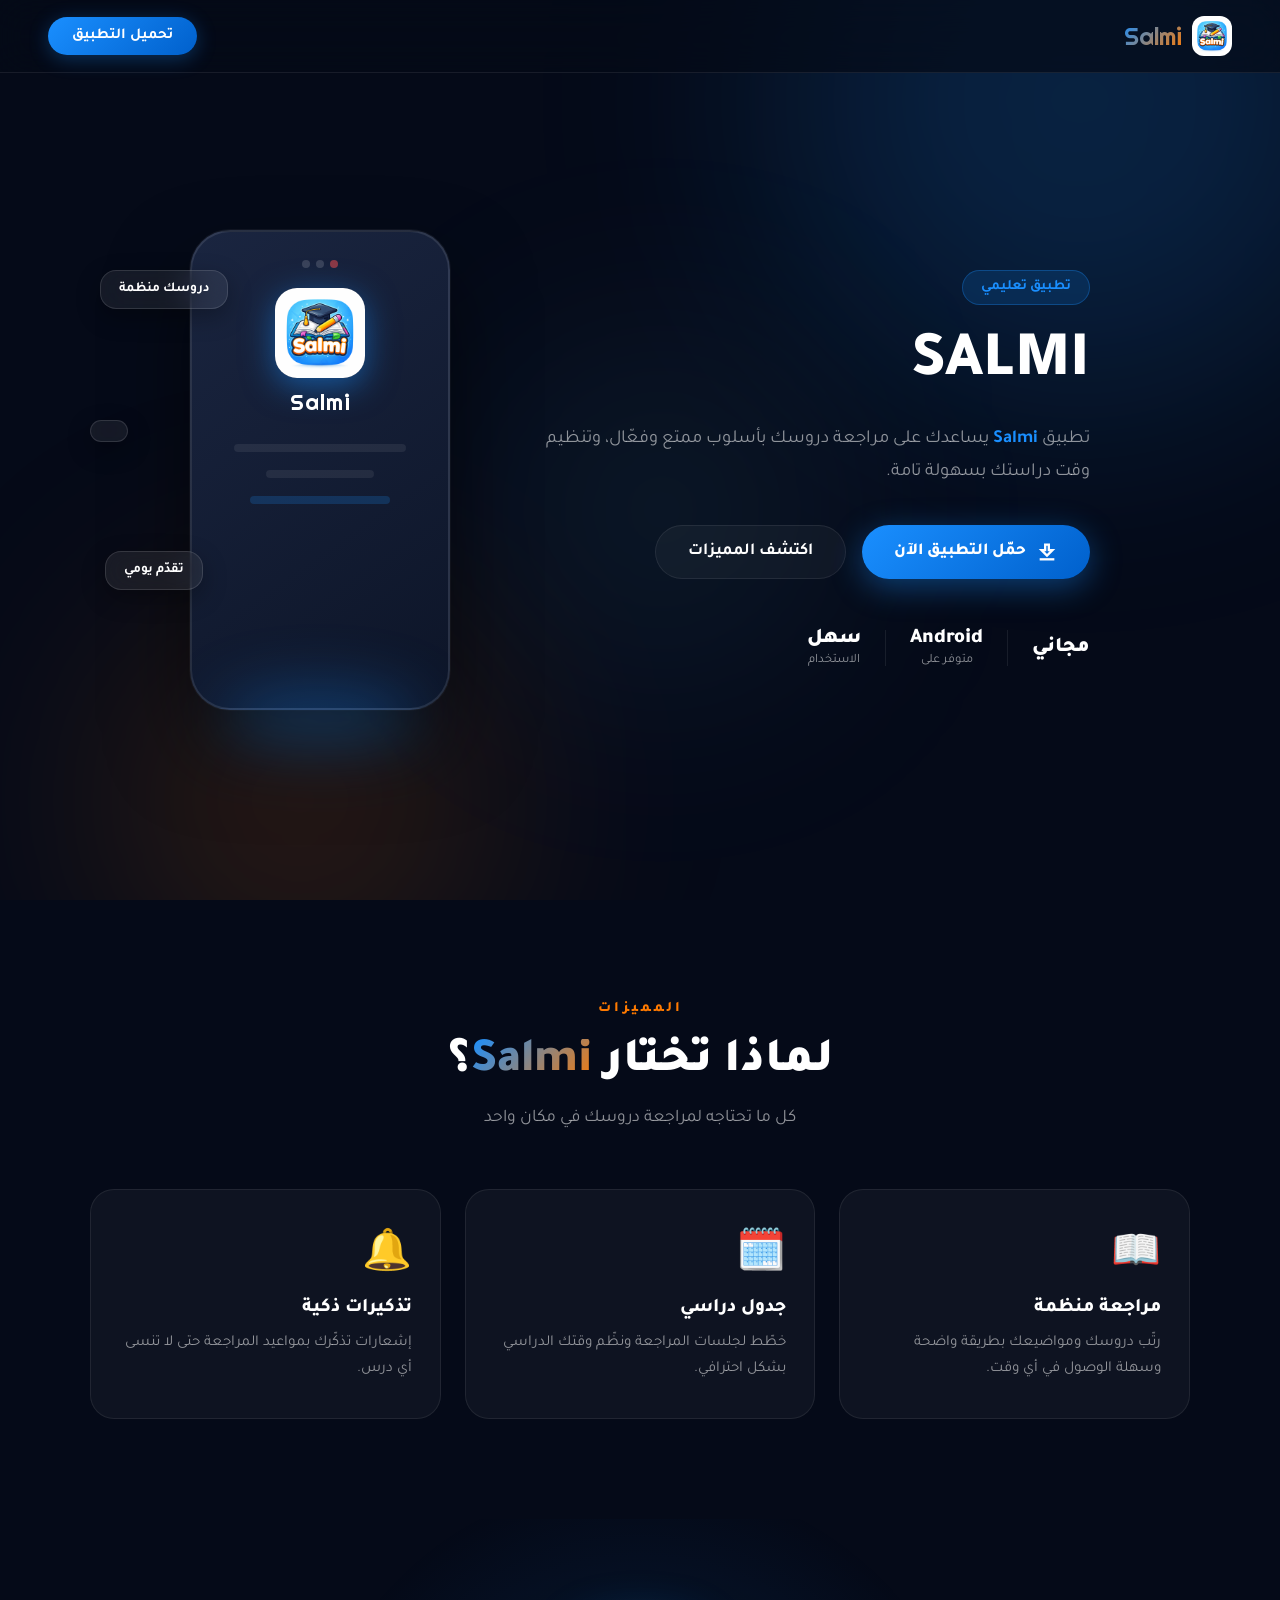
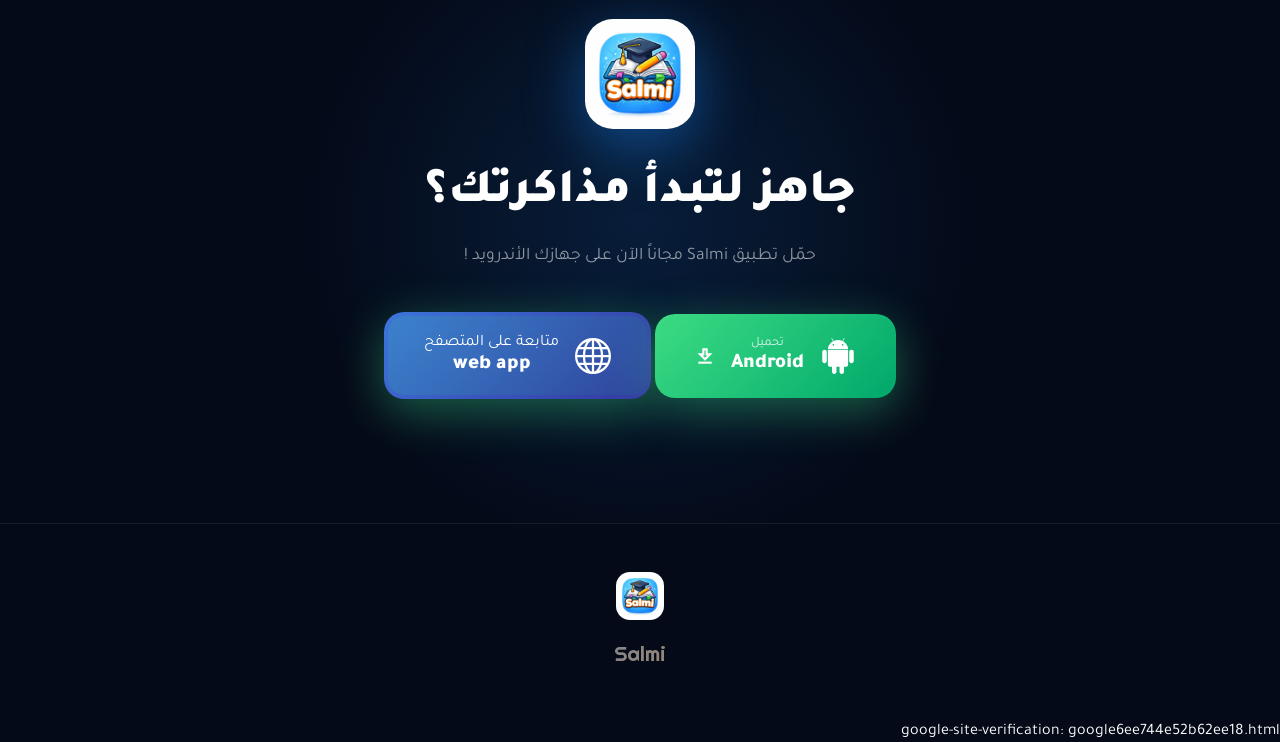
==== commit 274f7c8b: "Update title in index.html to 'Salmi school app'" ====
--- a/index.html
+++ b/index.html
@@ -3,7 +3,7 @@
 <head>
   <meta charset="UTF-8" />
   <meta name="viewport" content="width=device-width, initial-scale=1.0" />
-  <title>Salmi  </title>
+  <title>Salmi school app</title>
   <link rel="icon" type="image/png" href="icon.png">
   <link href="https://fonts.googleapis.com/css2?family=Tajawal:wght@400;500;700;800;900&family=Righteous&display=swap" rel="stylesheet" />
   <link rel="stylesheet" href="style.css" />
